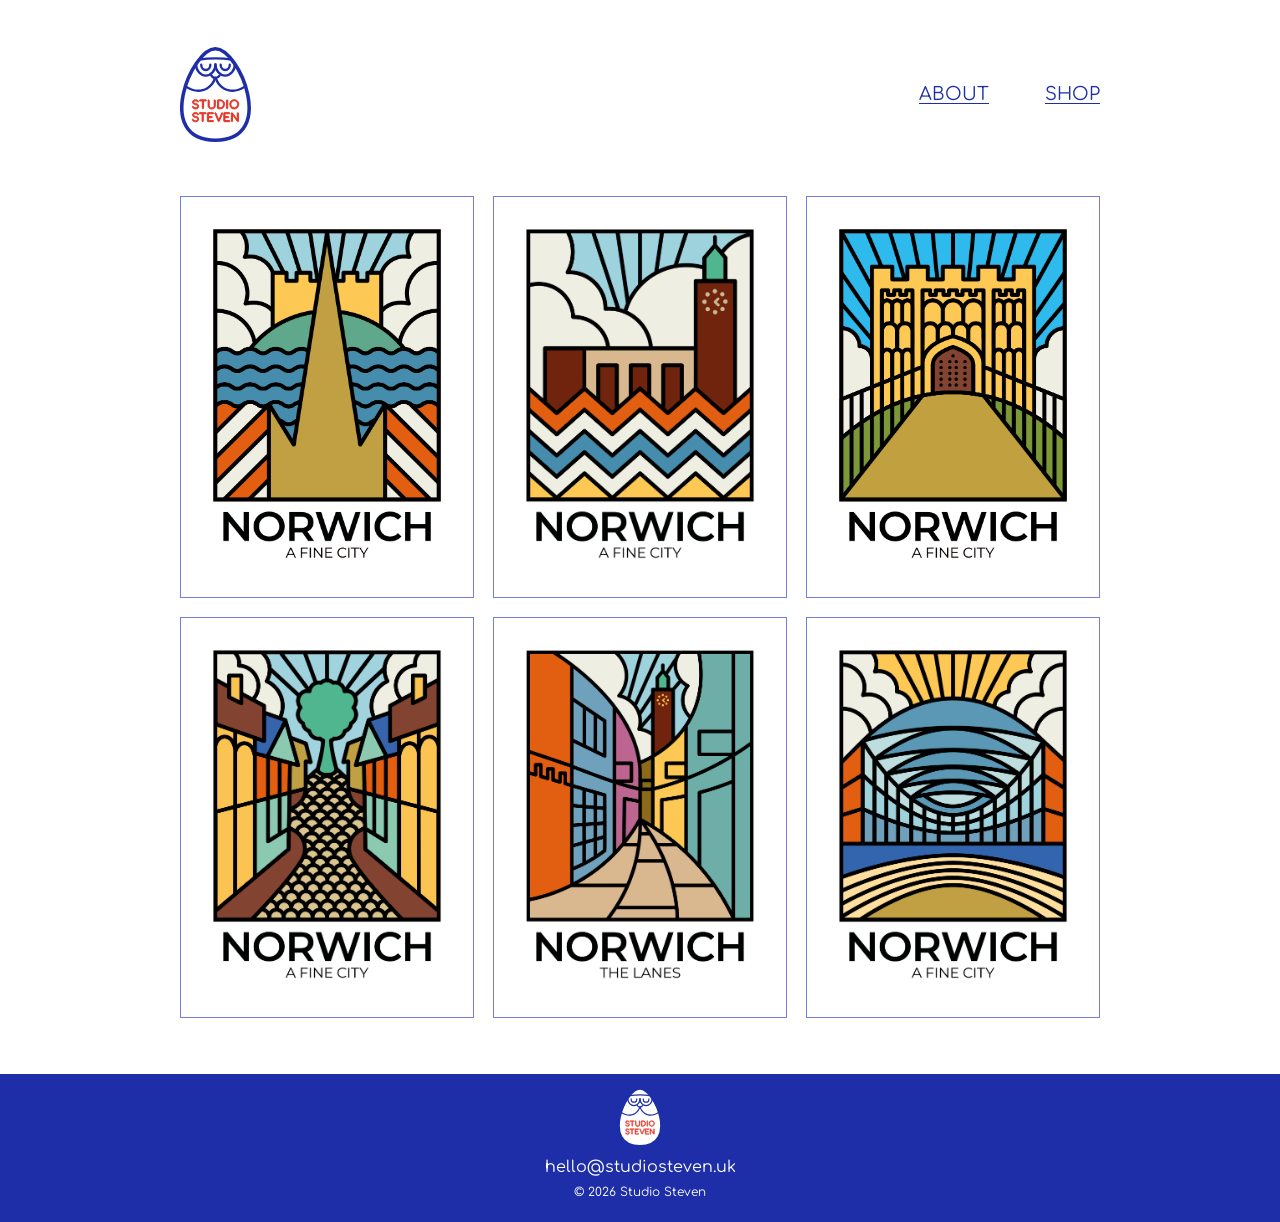
==== index.html @ 1e3fef44 "initial Studio Steven website" ====
<!doctype html>
<html lang="en-GB">
<head>
  <meta charset="utf-8">
  <meta name="viewport" content="width=device-width, initial-scale=1">
  <meta name="description" content="Studio Steven – The Graphic Art of Illustrator Steven Kirkendall">
  <title>Studio Steven | The Graphic Art of Illustrator Steven Kirkendall</title>
  <link rel="stylesheet" href="styles.css">
  <script src="script.js" defer></script>
</head>
<body>
  <header class="site-header">
    <a class="brand" href="/" aria-label="Studio Steven home">
      <img src="assets/ss-logo-nav.svg" alt="Studio Steven">
    </a>

    <nav class="site-nav" aria-label="Main navigation">
      <a href="about.html">About</a>
      <a href="shop.html">Shop</a>
    </nav>
  </header>

  <main id="main">
    <h1 class="visually-hidden">Norwich prints by Studio Steven</h1>

    <section class="print-gallery" aria-label="Norwich print collection">
      <article class="print-card">
        <button
          class="print-open"
          type="button"
          data-full="assets/norwich-comp-large.png"
          aria-label="Enlarge Norwich Composite print"
        >
          <img
            src="assets/norwich-comp.png"
            alt="Illustrated Norwich Composite print"
            loading="lazy"
          >
        </button>
      </article>
      <article class="print-card">
        <button
          class="print-open"
          type="button"
          data-full="assets/norwich-city-hall-large.png"
          aria-label="Enlarge Norwich City Hall print"
        >
          <img
            src="assets/norwich-city-hall.png"
            alt="Illustrated Norwich City Hall print"
            loading="lazy"
          >
        </button>
      </article>
      <article class="print-card">
        <button
          class="print-open"
          type="button"
          data-full="assets/norwich-castle-large.png"
          aria-label="Enlarge Norwich Castle print"
        >
          <img
            src="assets/norwich-castle.png"
            alt="Illustrated Norwich Castle print"
            loading="lazy"
          >
        </button>
      </article>
      <article class="print-card">
        <button
          class="print-open"
          type="button"
          data-full="assets/norwich-elm-hill-large.png"
          aria-label="Enlarge Norwich Elm Hill print"
        >
          <img
            src="assets/norwich-elm-hill.png"
            alt="Illustrated Norwich Elm Hill print"
            loading="lazy"
          >
        </button>
      </article>
      <article class="print-card">
        <button
          class="print-open"
          type="button"
          data-full="assets/norwich-lanes-large.png"
          aria-label="Enlarge Norwich Lanes print"
        >
          <img
            src="assets/norwich-lanes.png"
            alt="Illustrated Norwich Lanes print"
            loading="lazy"
          >
        </button>
      </article>
      <article class="print-card">
        <button
          class="print-open"
          type="button"
          data-full="assets/norwich-forum-large.png"
          aria-label="Enlarge Norwich Forum print"
        >
          <img
            src="assets/norwich-forum.png"
            alt="Illustrated Norwich Forum print"
            loading="lazy"
          >
        </button>
      </article>
    </section>
  </main>

  <dialog class="lightbox" aria-label="Print viewer">
  <button
    class="lightbox-close"
    type="button"
    aria-label="Close image viewer"
  >
    <img
    src="assets/close.svg"
    alt="X to close lightbox"
    >
  </button>

  <button
    class="lightbox-prev"
    type="button"
    aria-label="Previous print"
  >
    <img
    src="assets/chevron-prev.svg"
    alt="Previous arrow"
    >
  </button>

  <figure class="lightbox-figure">
    <div class="lightbox-media">
      <img class="lightbox-image" src="" alt="">
    </div>
    <figcaption class="lightbox-counter"></figcaption>
  </figure>

  <button
    class="lightbox-next"
    type="button"
    aria-label="Next print"
  >
    <img
    src="assets/chevron-next.svg"
    alt="Next arrow"
    >
  </button>
</dialog>

  <footer class="site-footer">
    <a class="footer-brand" href="/" aria-label="Studio Steven home">
      <img src="assets/ss-logo-footer.svg" alt="">
    </a>
    <a class="email-link" href="mailto:hello@studiosteven.uk">hello@studiosteven.uk</a>
    <p class="copyright">© <span id="year"></span> Studio Steven</p>
  </footer>
</body>
</html>
---- styles.css ----
@font-face {
  font-family: "Comfortaa";
  src: local("Comfortaa"), url("../fonts/Comfortaa-Regular.ttf");
}

/* 1. Custom properties */
:root {
  --blue: #1E2EA8;
  --red: #E93426;
  --border-blue: #737ee0;
  --page-width: 880px;
  --page-gutter: 20px;
}

/* 2. Box-sizing reset */
*,
*::before,
*::after {
  box-sizing: border-box;
}

/* 3. Base styles */
html {
  color-scheme: light;
  scroll-behavior: smooth;
}

body {
  margin: 0;
  background: #fff;
  color: var(--blue);
  font-family: "Comfortaa", sans-serif;
  font-size: 1rem;
  line-height: 1.25;
}

img {
  display: block;
  max-width: 100%;
  height: auto;
}

/* 4. Typography and links */
a {
  color: var(--blue);
}

p {
  margin-block: 0 1em;
  font-size: 1.25rem;
}

.here {
  color: var(--red);
  font-size: 18px;
  text-transform: uppercase;
}

/* 5. Component styles */
/* Header, navigation, gallery, stockists, footer, lightbox */
.site-header {
  width: min(100% - 2 * var(--page-gutter), 920px);
  min-height: 190px;
  margin-inline: auto;
  display: flex;
  align-items: center;
  justify-content: space-between;
  gap: 24px;
  padding-block: 28px;
}

.brand {
  display: block;
  width: 72px;
  flex: 0 0 auto;
}

.brand img {
  width: 100%;
  height: auto;
}

.site-nav {
  display: flex;
  align-items: center;
  gap: clamp(24px, 4.5vw, 56px);
}

.site-nav a {
  font-size: 18px;
  line-height: 1.2;
  text-transform: uppercase;
  text-underline-offset: 3px;
}

main {
  /* width: min(100% - 2 * var(--page-gutter), var(--page-width)); */
    width: min(100% - 2 * var(--page-gutter), 920px);

  margin: 6px auto 56px;
}

.print-gallery {
  display: grid;
  grid-template-columns: repeat(2, minmax(0, 1fr));
  gap: 12px;
}

.print-card {
  min-width: 0;
  border: 1.5px solid var(--border-blue);
  padding: 10px;
  background: #fff;
}

.print-card a {
  display: block;
}

.print-card img {
  width: 100%;
  height: auto;
}

/* Make the thumbnail button look like the existing card. */
.print-open {
  display: block;
  width: 100%;
  padding: 0;
  border: 0;
  background: none;
  cursor: zoom-in;
}

.print-open img {
  display: block;
  width: 100%;
  height: auto;
}

.content-grid {
  display: grid;
  grid-template-columns: 1fr;
  gap: 24px;
}

/* Keep keyboard users aware of which print/link is focused. */
.print-card a:focus-visible,
.site-nav a:focus-visible,
.brand:focus-visible,
.footer-brand:focus-visible,
.email-link:focus-visible {
  outline: 3px solid var(--blue);
  outline-offset: 4px;
}

.stockists h2,
.stockists address,
.stockists li {
  font-style: normal;
  font-weight: normal;
  font-size: 1.25rem;
  margin: 0;
}

.stockists {
  list-style: none;
  margin: 0;
  padding: 0;
}

.stockists li {
  margin-bottom: 1em;
}

/* p.stockists-sidenote {
  font-size: .5rem;
} */

.site-footer {
  min-height: 148px;
  padding: 14px 20px 22px;
  background: var(--blue);
  color: #fff;
  display: flex;
  flex-direction: column;
  align-items: center;
  justify-content: center;
  gap: 8px;
  text-align: center;
}

.footer-brand {
  display: block;
  width: 44px;
  margin-bottom: 2px;
}

.footer-brand img {
  width: 100%;
  height: auto;
}

.email-link {
  color: #fff;
  font-size: 16px;
  text-decoration: none;
}

.email-link:hover {
  text-decoration: underline;
  text-underline-offset: 3px;
}

.copyright {
  margin: 0;
  font-size: 12px;
}

.visually-hidden {
  position: absolute;
  width: 1px;
  height: 1px;
  padding: 0;
  margin: -1px;
  overflow: hidden;
  clip: rect(0, 0, 0, 0);
  white-space: nowrap;
  border: 0;
}

/* Full-screen lightbox. */
.lightbox {
  position: fixed;
  inset: 0;
  width: 100%;
  max-width: none;
  height: 100%;
  max-height: none;
  margin: 0;
  padding: 60px 70px;
  border: 0;
  background: #fff;
  color: #080808;
  overflow: hidden;
}

.lightbox[open] {
  display: grid;
  grid-template-columns: 48px minmax(0, 1fr) 48px;
  align-items: center;
  gap: 24px;
}

.lightbox::backdrop {
  background: rgb(255 255 255 / 96%);
}

.lightbox-figure {
  margin: 0;
  min-width: 0;
  min-height: 0;
  display: flex;
  flex-direction: column;
  align-items: center;
  justify-content: center;
  gap: 12px;
}

.lightbox-media {
  display: flex;
  align-items: center;
  justify-content: center;
  width: 100%;
  height: min(78vh, 900px);
  touch-action: none;
}

.lightbox-image {
  display: block;
  max-width: 100%;
  max-height: 100%;
  width: auto;
  height: auto;
  object-fit: contain;
  user-select: none;
  -webkit-user-drag: none;
}

.lightbox button {
  font: inherit;
  color: var(--blue);
  background: transparent;
  border: 0;
  cursor: pointer;
}

.lightbox-close {
  position: absolute;
  top: 20px;
  right: 24px;
  /* font-size: 36px !important;
  line-height: 1; */
  width: 2.75rem;
  height: auto;
}

.lightbox-prev,
.lightbox-next {
  font-size: 34px !important;
  padding: 12px 0;
}

.lightbox-counter {
  font-size: 13px;
  color: #555;
}

.lightbox button:focus-visible {
  outline: 3px solid var(--blue);
  outline-offset: 4px;
}

/* 6. Media queries */
/* Mobile: hide the arrows and close using a vertical swipe. */
@media (max-width: 769px) {
  .lightbox {
    padding: 64px 16px 28px;
  }

  .lightbox[open] {
    display: flex;
    align-items: center;
    justify-content: center;
  }

  .lightbox-prev,
  .lightbox-next {
    display: none;
  }

  .lightbox-figure {
    width: 100%;
  }

  .lightbox-media {
    height: 78dvh;
  }

  .lightbox-close {
    top: 16px;
    right: 18px;
  }
}

/* Desktop layout: three cards across, with more generous spacing. */
@media (min-width: 770px) {
  .site-header {
    min-height: 190px;
  }

  .brand {
    width: 72px;
  }

  main {
    margin-top: 6px;
    margin-bottom: 56px;
  }

  .print-gallery {
    grid-template-columns: repeat(3, minmax(0, 1fr));
    gap: 19px;
  }

  .print-card {
    padding: 16px;
  }

  .content-grid {
    display: grid;
    grid-template-columns: repeat(2, minmax(0, 1fr));
    gap: 24px;
}

  .site-footer {
    min-height: 148px;
  }
}

/* Extra-small phones: retain the two-column gallery but reduce padding. */
@media (max-width: 360px) {
  :root {
    --page-gutter: 12px;
  }

  .site-header {
    min-height: 170px;
  }

  .brand {
    width: 62px;
  }

  .site-nav {
    gap: 18px;
  }

  .site-nav a {
    font-size: 16px;
  }

  .print-gallery {
    gap: 9px;
  }

  .print-card {
    padding: 6px;
  }
}

@media (prefers-reduced-motion: reduce) {
  html {
    scroll-behavior: auto;
  }
}
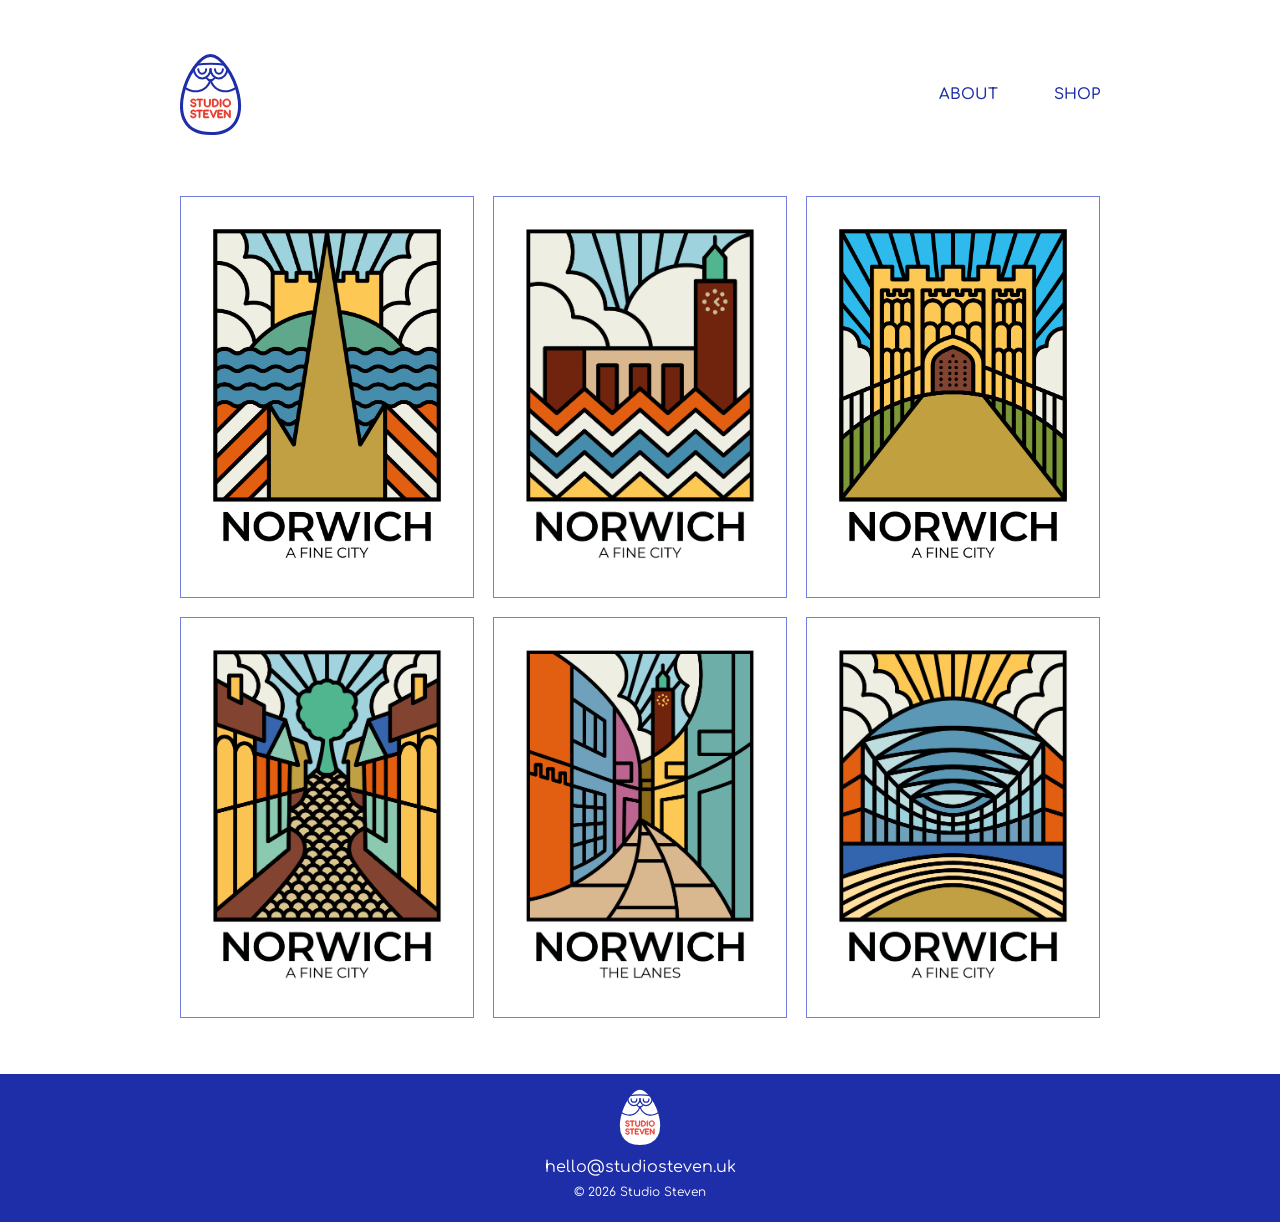
==== commit a9dcfc18: "Style tweeks and smoother lightbox functionality" ====
--- a/index.html
+++ b/index.html
@@ -5,6 +5,9 @@
   <meta name="viewport" content="width=device-width, initial-scale=1">
   <meta name="description" content="Studio Steven – The Graphic Art of Illustrator Steven Kirkendall">
   <title>Studio Steven | The Graphic Art of Illustrator Steven Kirkendall</title>
+  <link rel="preconnect" href="https://fonts.googleapis.com">
+  <link rel="preconnect" href="https://fonts.gstatic.com" crossorigin>
+  <link href="https://fonts.googleapis.com/css2?family=Comfortaa:wght@400;500;600;700&display=swap" rel="stylesheet">
   <link rel="stylesheet" href="styles.css">
   <script src="script.js" defer></script>
 </head>
--- a/styles.css
+++ b/styles.css
@@ -1,8 +1,3 @@
-@font-face {
-  font-family: "Comfortaa";
-  src: local("Comfortaa"), url("../fonts/Comfortaa-Regular.ttf");
-}
-
 /* 1. Custom properties */
 :root {
   --blue: #1E2EA8;
@@ -50,12 +45,6 @@
   font-size: 1.25rem;
 }
 
-.here {
-  color: var(--red);
-  font-size: 18px;
-  text-transform: uppercase;
-}
-
 /* 5. Component styles */
 /* Header, navigation, gallery, stockists, footer, lightbox */
 .site-header {
@@ -71,7 +60,7 @@
 
 .brand {
   display: block;
-  width: 72px;
+  width: 52px;
   flex: 0 0 auto;
 }
 
@@ -86,11 +75,18 @@
   gap: clamp(24px, 4.5vw, 56px);
 }
 
-.site-nav a {
-  font-size: 18px;
+.site-nav a,
+.here {
+  font-family: "Comfortaa", sans-serif;
+  font-size: clamp(12px, 1.8vw, 15px);
+  font-weight: 600;
   line-height: 1.2;
   text-transform: uppercase;
-  text-underline-offset: 3px;
+  text-decoration: none;
+}
+
+.here {
+  color: var(--red);
 }
 
 main {
@@ -172,10 +168,6 @@
 .stockists li {
   margin-bottom: 1em;
 }
-
-/* p.stockists-sidenote {
-  font-size: .5rem;
-} */
 
 .site-footer {
   min-height: 148px;
@@ -276,6 +268,7 @@
   touch-action: none;
 }
 
+
 .lightbox-image {
   display: block;
   max-width: 100%;
@@ -285,6 +278,13 @@
   object-fit: contain;
   user-select: none;
   -webkit-user-drag: none;
+
+  opacity: 1;
+  transition: opacity 150ms ease-in-out;
+}
+
+.lightbox-image.is-changing {
+  opacity: 0;
 }
 
 .lightbox button {
@@ -316,10 +316,17 @@
   color: #555;
 }
 
+
 .lightbox button:focus-visible {
   outline: 3px solid var(--blue);
   outline-offset: 4px;
 }
+
+.lightbox button:focus:not(:focus-visible) {
+  outline: none;
+  box-shadow: none;
+}
+
 
 /* 6. Media queries */
 /* Mobile: hide the arrows and close using a vertical swipe. */
@@ -360,7 +367,7 @@
   }
 
   .brand {
-    width: 72px;
+    width: 62px;
   }
 
   main {
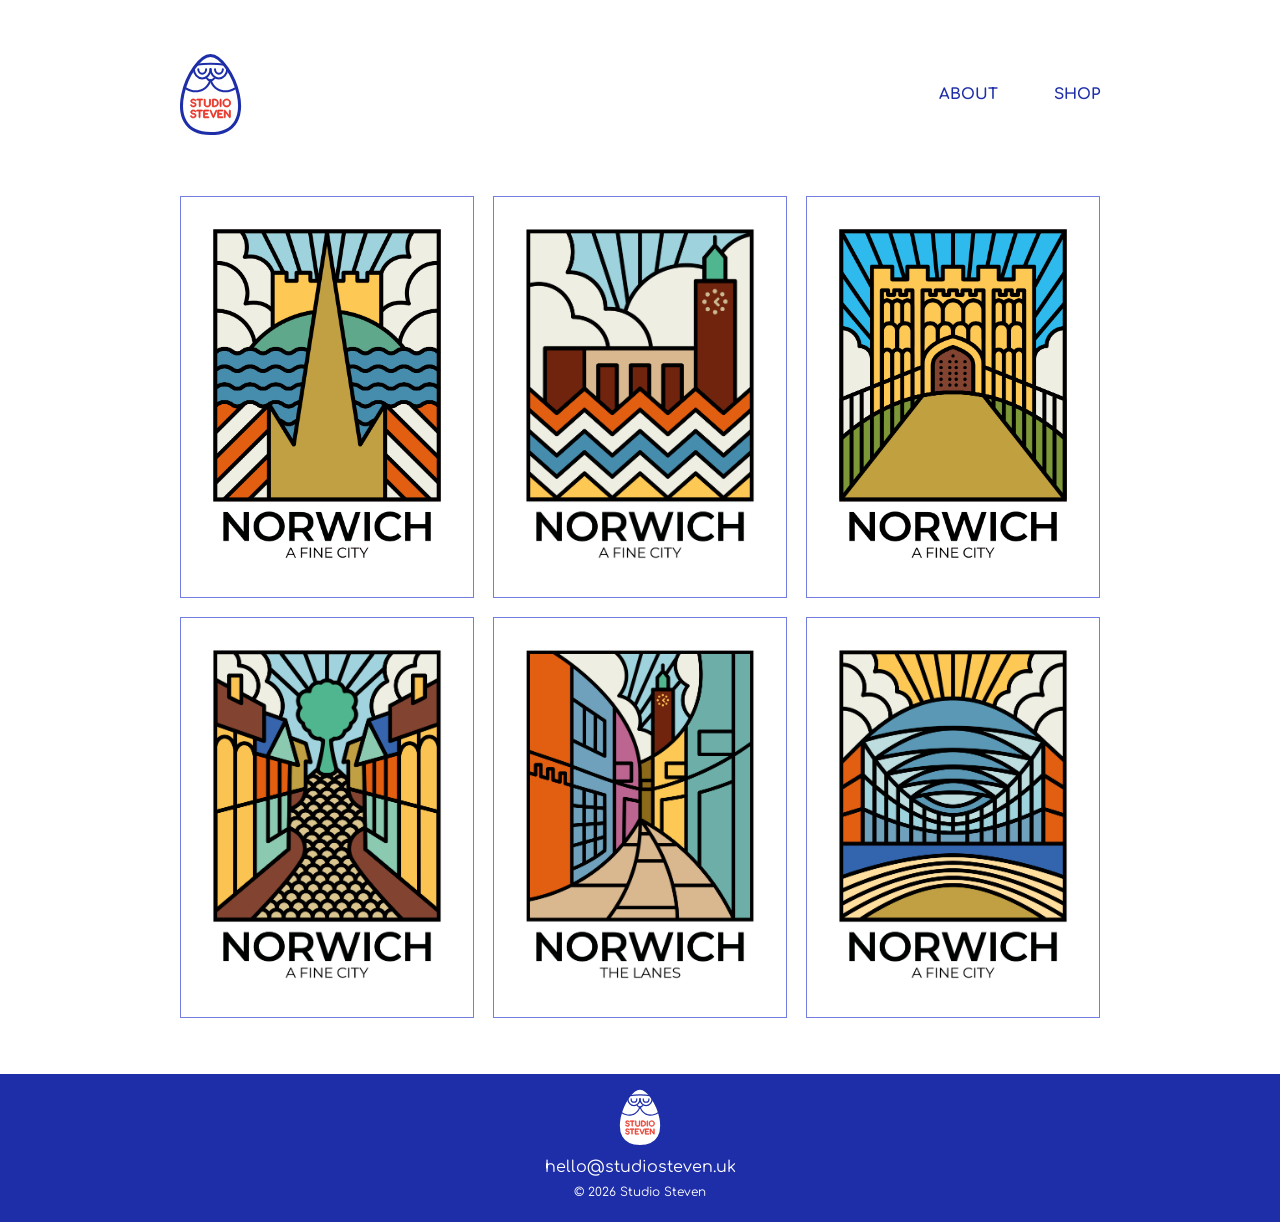
==== commit cfa04eb0: "Arrows added to mobile lightbox and colour and spacing refinements" ====
--- a/index.html
+++ b/index.html
@@ -114,16 +114,15 @@
     </section>
   </main>
 
-  <dialog class="lightbox" aria-label="Print viewer">
+  
+<dialog class="lightbox" aria-label="Print viewer">
+
   <button
     class="lightbox-close"
     type="button"
     aria-label="Close image viewer"
   >
-    <img
-    src="assets/close.svg"
-    alt="X to close lightbox"
-    >
+    <img src="assets/close.svg" alt="">
   </button>
 
   <button
@@ -131,30 +130,27 @@
     type="button"
     aria-label="Previous print"
   >
-    <img
-    src="assets/chevron-prev.svg"
-    alt="Previous arrow"
-    >
+    <img src="assets/chevron-prev.svg" alt="">
   </button>
 
   <figure class="lightbox-figure">
     <div class="lightbox-media">
       <img class="lightbox-image" src="" alt="">
     </div>
-    <figcaption class="lightbox-counter"></figcaption>
   </figure>
+
+  <figcaption class="lightbox-counter"></figcaption>
 
   <button
     class="lightbox-next"
     type="button"
     aria-label="Next print"
   >
-    <img
-    src="assets/chevron-next.svg"
-    alt="Next arrow"
-    >
+    <img src="assets/chevron-next.svg" alt="">
   </button>
+
 </dialog>
+
 
   <footer class="site-footer">
     <a class="footer-brand" href="/" aria-label="Studio Steven home">
--- a/styles.css
+++ b/styles.css
@@ -79,7 +79,7 @@
 .here {
   font-family: "Comfortaa", sans-serif;
   font-size: clamp(12px, 1.8vw, 15px);
-  font-weight: 600;
+  font-weight: 700;
   line-height: 1.2;
   text-transform: uppercase;
   text-decoration: none;
@@ -237,12 +237,36 @@
   overflow: hidden;
 }
 
+
 .lightbox[open] {
   display: grid;
   grid-template-columns: 48px minmax(0, 1fr) 48px;
+  grid-template-rows: minmax(0, 1fr) auto;
   align-items: center;
   gap: 24px;
 }
+
+.lightbox-prev {
+  grid-column: 1;
+  grid-row: 1;
+}
+
+.lightbox-figure {
+  grid-column: 2;
+  grid-row: 1;
+}
+
+.lightbox-next {
+  grid-column: 3;
+  grid-row: 1;
+}
+
+.lightbox-counter {
+  grid-column: 2;
+  grid-row: 2;
+  justify-self: center;
+}
+
 
 .lightbox::backdrop {
   background: rgb(255 255 255 / 96%);
@@ -268,7 +292,6 @@
   touch-action: none;
 }
 
-
 .lightbox-image {
   display: block;
   max-width: 100%;
@@ -278,6 +301,9 @@
   object-fit: contain;
   user-select: none;
   -webkit-user-drag: none;
+
+  border: 1px solid #1E2EA8;
+  box-sizing: border-box;
 
   opacity: 1;
   transition: opacity 150ms ease-in-out;
@@ -313,7 +339,7 @@
 
 .lightbox-counter {
   font-size: 13px;
-  color: #555;
+  color: var(--blue);
 }
 
 
@@ -329,35 +355,97 @@
 
 
 /* 6. Media queries */
-/* Mobile: hide the arrows and close using a vertical swipe. */
+
+/* Mobile lightbox layout */
 @media (max-width: 769px) {
+
+   .site-header {
+    min-height: 170px;
+    padding-block: 18px;
+  }
+
   .lightbox {
     padding: 64px 16px 28px;
   }
 
   .lightbox[open] {
+    display: grid;
+    grid-template-columns: 48px minmax(0, 1fr) 48px;
+    grid-template-rows: minmax(0, 1fr) 64px;
+    align-items: center;
+    justify-items: center;
+    gap: 0;
+  }
+
+  /* Image occupies the full width above the controls */
+  .lightbox-figure {
+    grid-column: 1 / -1;
+    grid-row: 1;
+    width: 100%;
+    height: 100%;
+    min-height: 0;
+    display: flex;
+    flex-direction: column;
+    justify-content: center;
+  }
+
+  .lightbox-media {
+    width: 100%;
+    height: 100%;
+    min-height: 0;
     display: flex;
     align-items: center;
     justify-content: center;
-  }
-
-  .lightbox-prev,
+    touch-action: none;
+  }
+
+  .lightbox-image {
+    max-width: 100%;
+    max-height: 100%;
+    width: auto;
+    height: auto;
+    border: 1px solid #1E2EA8;
+    box-sizing: border-box;
+  }
+
+  /* Previous arrow */
+  .lightbox-prev {
+    grid-column: 1;
+    grid-row: 2;
+    justify-self: start;
+  }
+
+  /* Next arrow */
   .lightbox-next {
-    display: none;
-  }
-
-  .lightbox-figure {
-    width: 100%;
-  }
-
-  .lightbox-media {
-    height: 78dvh;
-  }
-
+    grid-column: 3;
+    grid-row: 2;
+    justify-self: end;
+  }
+
+  /* Image counter, centred between arrows */
+  .lightbox-counter {
+    grid-column: 2;
+    grid-row: 2;
+    justify-self: center;
+    font-size: 13px;
+    color: #1E2EA8;
+  }
+
+  /* Arrow sizing */
+  .lightbox-prev img,
+  .lightbox-next img {
+    display: block;
+    width: 32px;
+    height: 48px;
+    object-fit: contain;
+  }
+
+  /* Close button */
   .lightbox-close {
     top: 16px;
     right: 18px;
   }
+
 }
 
 /* Desktop layout: three cards across, with more generous spacing. */
